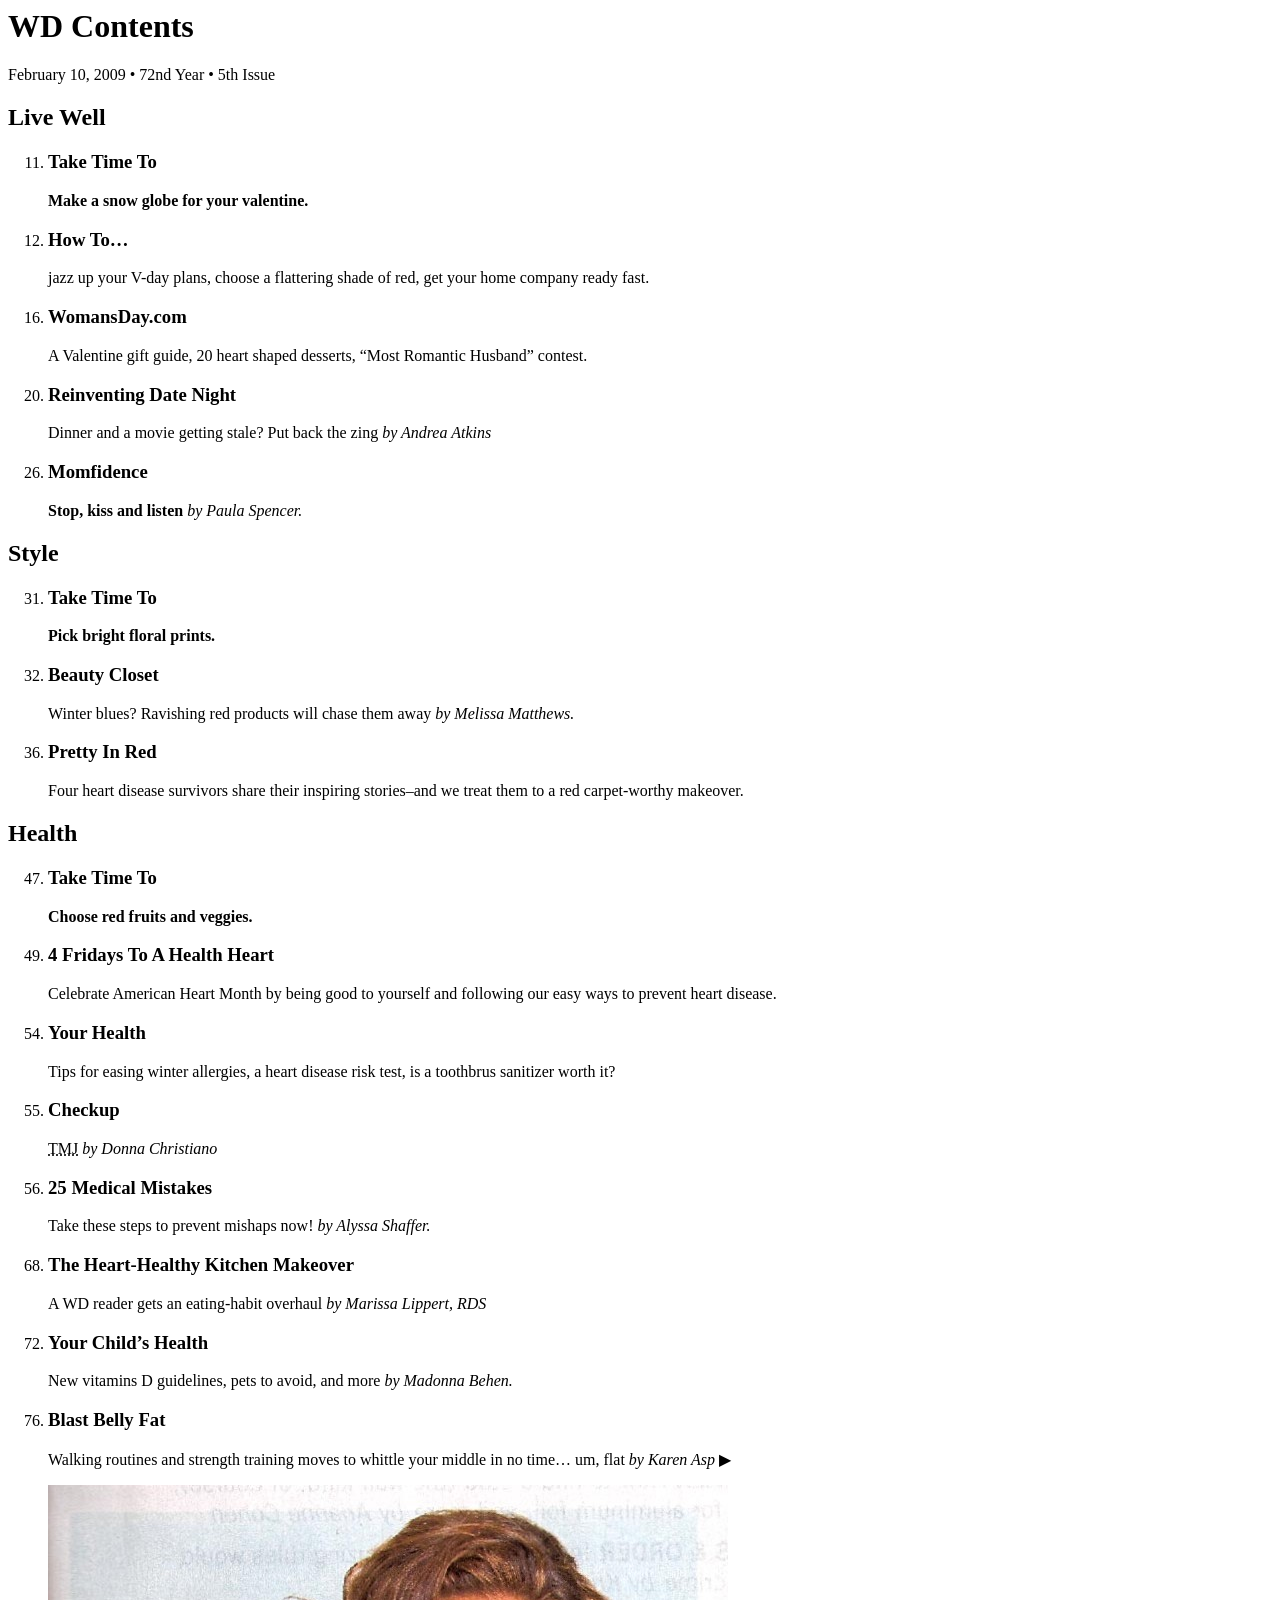
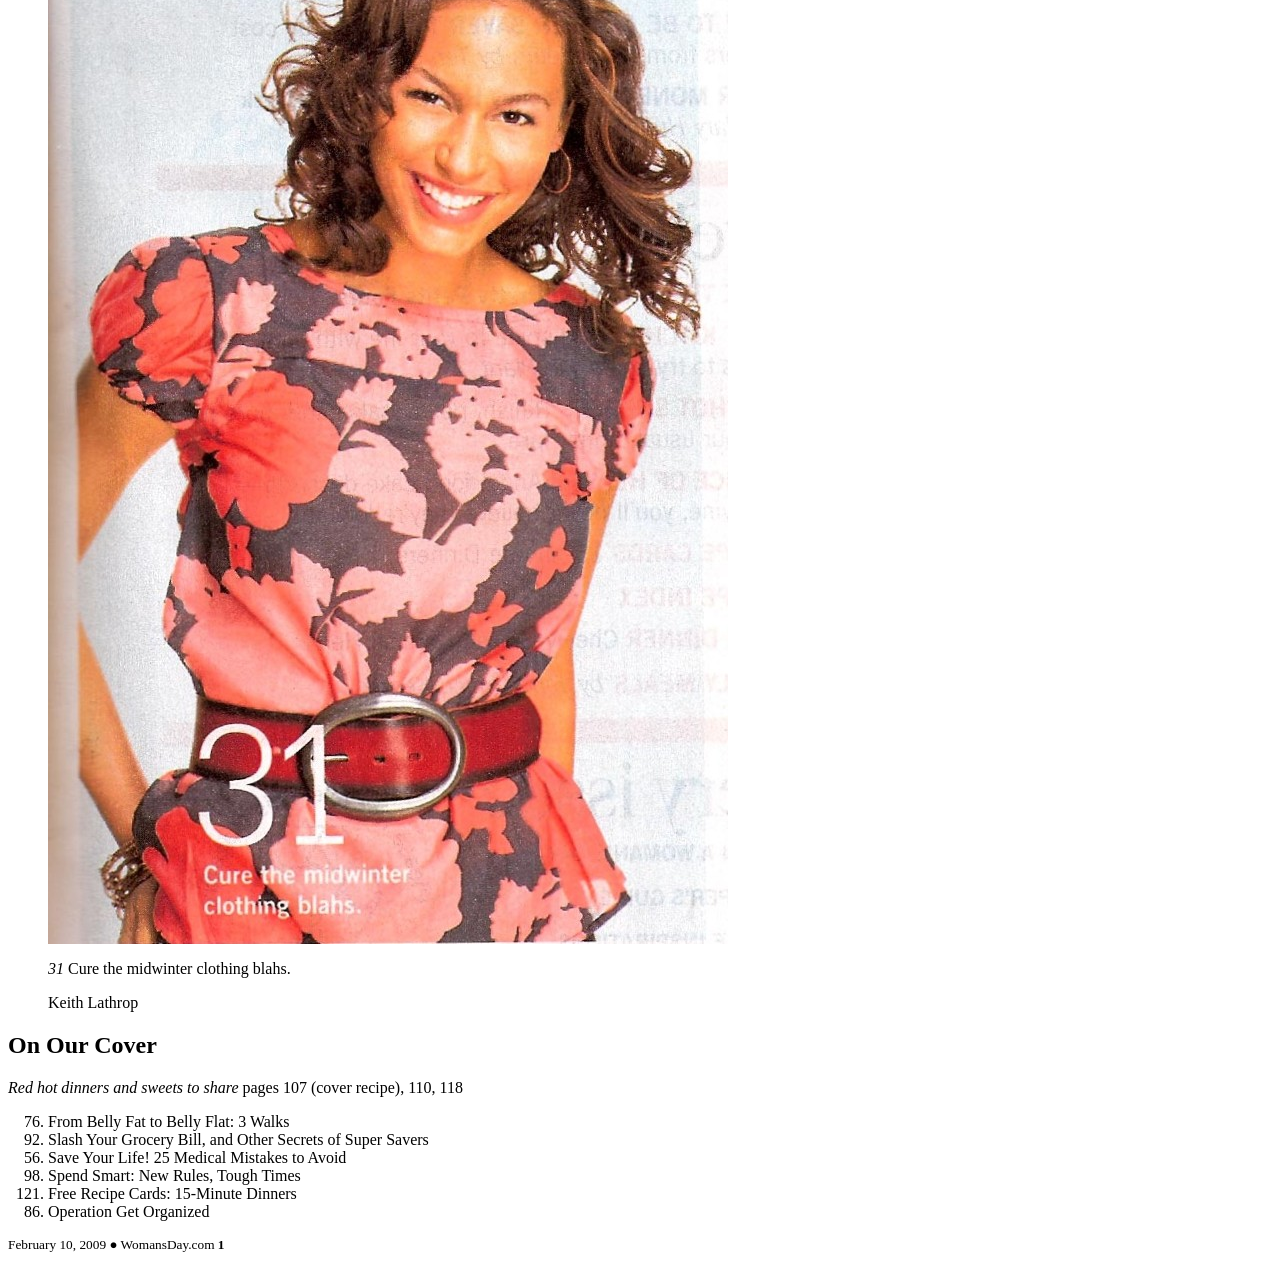
==== assignment-2/index.html @ b87b696f "Added image added image and html" ====
<html><head>
	<meta charset="utf-8">
	<title>WD Contents | Woman’s Day</title>
	<meta name="viewport" content="width=device-width, initial-scale=1.0">
	<link href="css/normalize.css" rel="stylesheet">
	<link href="css/styles.css" rel="stylesheet">
</head>
<body>
	<div id="container">
		<header>
			<h1>WD Contents</h1>
			<p>February 10, 2009 • 72nd Year • 5th Issue</p>
		</header>
		<main>
			<section>
				<h2>Live Well</h2>
				<ol>
					<li value="11">
						<h3>Take Time To</h3>
						<p><strong>Make a snow globe for your valentine.</strong></p>
					</li>
					<li value="12">
						<h3>How To…</h3>
						<p>jazz up your V-day plans, choose a flattering shade of red, get your home company ready fast.</p>
					</li>
					<li value="16">
						<h3>WomansDay.com</h3>
						<p>A Valentine gift guide, 20 heart shaped desserts, <q>Most Romantic Husband</q> contest.</p>
					</li>
					<li value="20">
						<h3>Reinventing Date Night</h3>
						<p>Dinner and a movie getting stale? Put back the zing <em>by Andrea Atkins</em></p>
					</li>
					<li value="26">
						<h3>Momfidence</h3>
						<p><strong>Stop, kiss and listen</strong> <em>by Paula Spencer.</em></p>
					</li>
				</ol>
			</section>
			<section>
				<h2>Style</h2>
				<ol>
					<li value="31">
						<h3>Take Time To</h3>
						<p><strong>Pick bright floral prints.</strong></p>
					</li>
					<li value="32">
						<h3>Beauty Closet</h3>
						<p>Winter blues? Ravishing red products will chase them away <em>by Melissa Matthews.</em></p>
					</li>
					<li value="36">
						<h3>Pretty In Red</h3>
						<p>Four heart disease survivors share their inspiring stories–and we treat them to a red carpet-worthy makeover.</p>
					</li>
				</ol>
			</section>
			<section>
				<h2>Health</h2>
				<ol>
					<li value="47">
						<h3>Take Time To</h3>
						<p><strong>Choose red fruits and veggies.</strong></p>
					</li>
					<li value="49">
						<h3>4 Fridays To A Health Heart</h3>
						<p>Celebrate American Heart Month by being good to yourself and following our easy ways to prevent heart disease.</p>
					</li>
					<li value="54">
						<h3>Your Health</h3>
						<p>Tips for easing winter allergies, a heart disease risk test, is a toothbrus sanitizer worth it?</p>
					</li>
					<li value="55">
						<h3>Checkup</h3>
						<p><abbr title="Temporal-Mandibular Joint">TMJ</abbr> <em>by Donna Christiano</em></p>
					</li>
					<li value="56">
						<h3>25 Medical Mistakes</h3>
						<p>Take these steps to prevent mishaps now! <em>by Alyssa Shaffer.</em></p>
					</li>
					<li value="68">
						<h3>The Heart-Healthy Kitchen Makeover</h3>
						<p>A WD reader gets an eating-habit overhaul <em>by Marissa Lippert, RDS</em></p>
					</li>
					<li value="72">
						<h3>Your Child’s Health</h3>
						<p>New vitamins D guidelines, pets to avoid, and more <em>by Madonna Behen.</em></p>
					</li>
					<li value="76">
						<h3>Blast Belly Fat</h3>
						<p>Walking routines and strength training moves to whittle your middle in no time… um, flat <em>by Karen Asp</em> ▶</p></li>
				</ol>
			</section>
			<aside>
				<figure>
					<img src="woman-model.jpg" alt="model" height="" width="">
					<figcaption>
						<p><em>31</em> Cure the midwinter clothing blahs.</p>
						<p>Keith Lathrop</p>
					</figcaption>
				</figure>
			</aside>
			<aside>
				<h2>On Our Cover</h2>
				<p><em>Red hot dinners and sweets to share</em> pages 107 (cover recipe), 110, 118</p>
				<ol>
					<li value="76">From Belly Fat to Belly Flat: 3 Walks</li>
					<li value="92">Slash Your Grocery Bill, and Other Secrets of Super Savers</li>
					<li value="56">Save Your Life! 25 Medical Mistakes to Avoid</li>
					<li value="98">Spend Smart: New Rules, Tough Times</li>
					<li value="121">Free Recipe Cards: 15-Minute Dinners</li>
					<li value="86">Operation Get Organized</li>
				</ol>
			</aside>
		</main>
		<footer>
			<p><small><time datetime="2009-02-10">February 10, 2009</time> <em>●</em> WomansDay.com <strong>1</strong></small></p>
		</footer>
	</div><!-- end #container -->


</body></html>
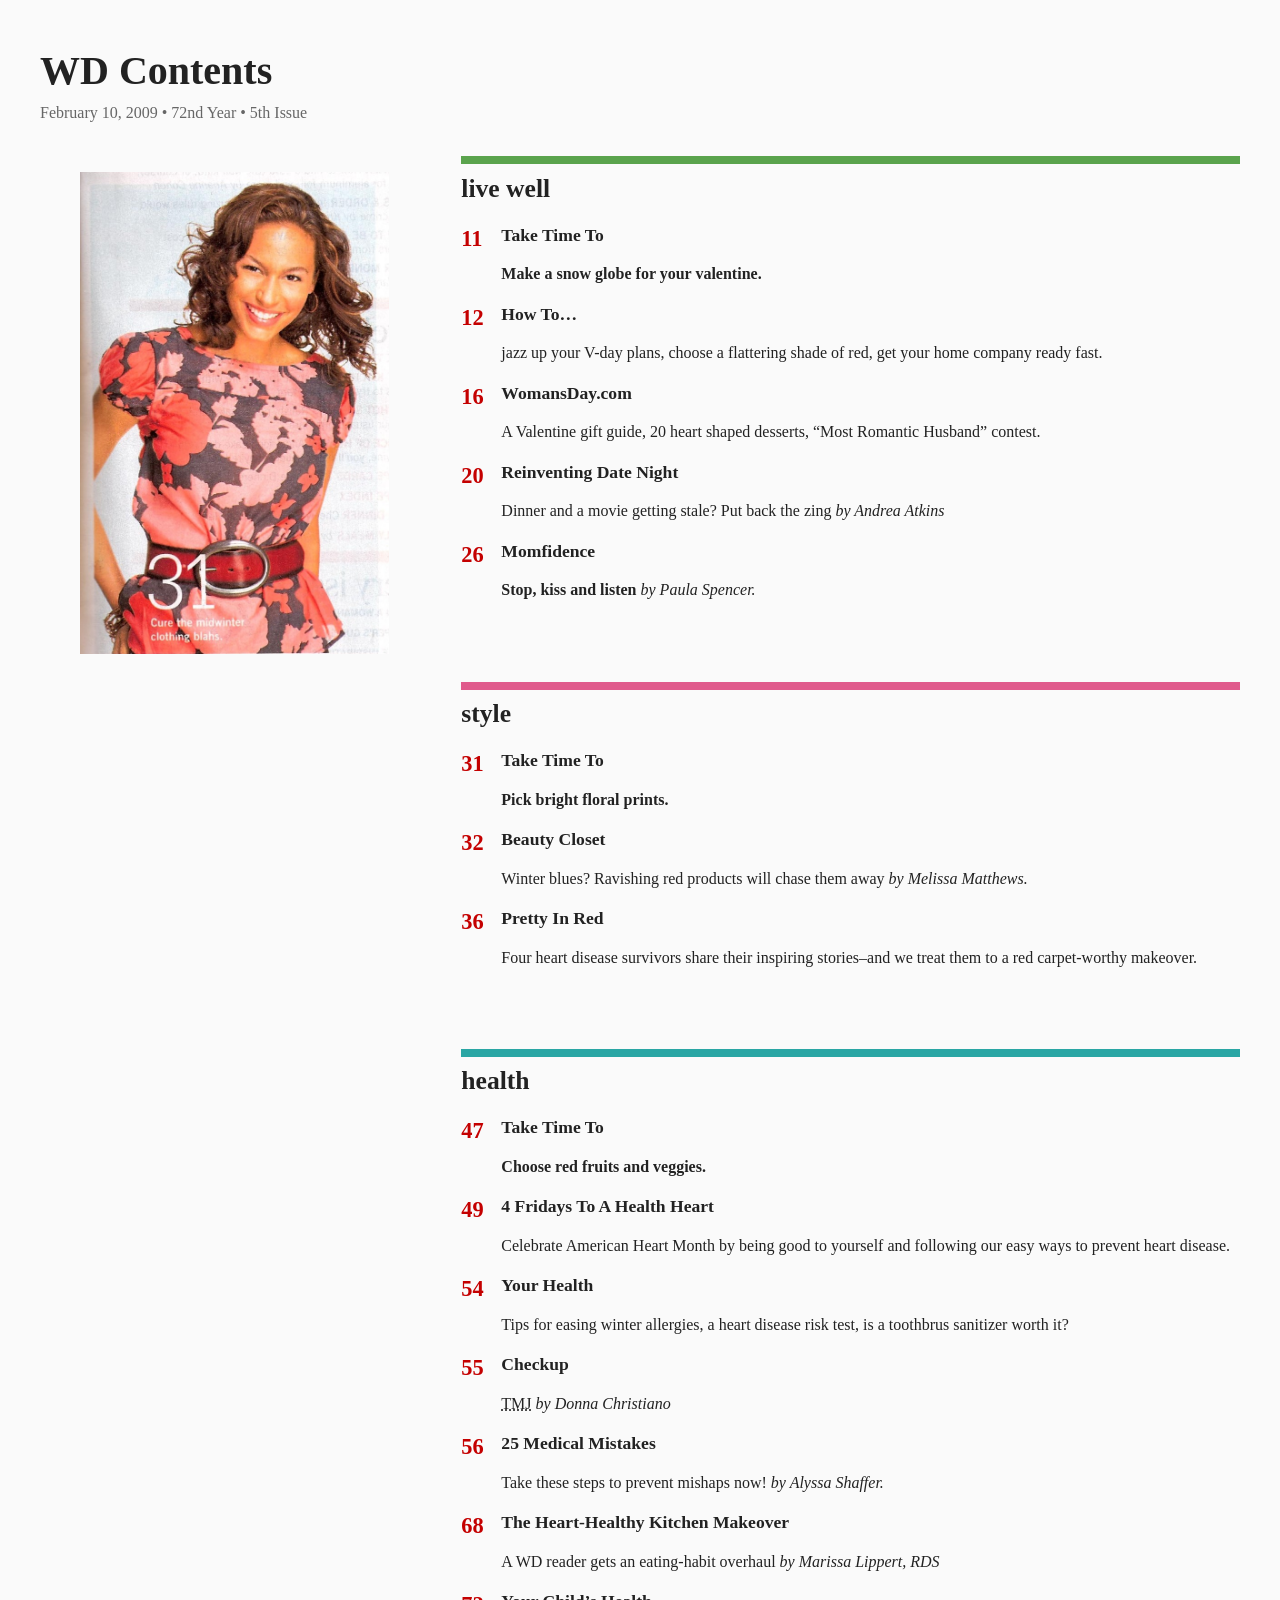
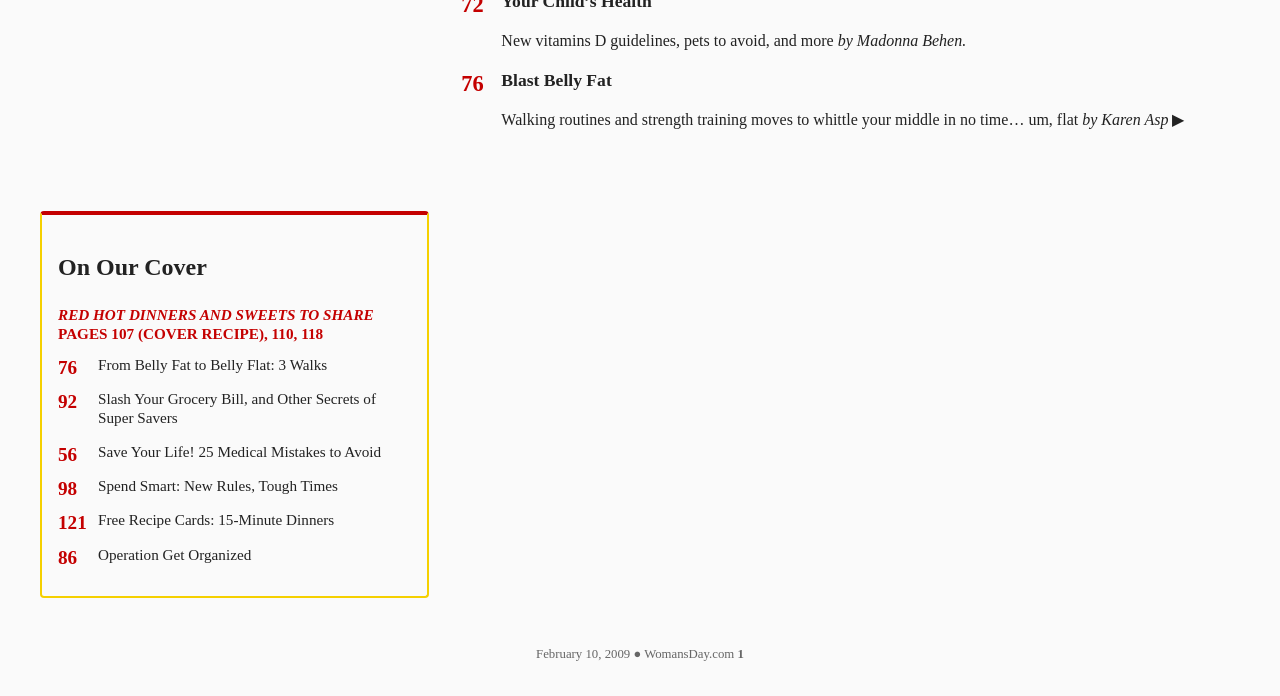
==== commit c6658a66: "Almost done" ====
--- a/assignment-2/index.html
+++ b/assignment-2/index.html
@@ -94,8 +94,6 @@
 				<figure>
 					<img src="woman-model.jpg" alt="model" height="" width="">
 					<figcaption>
-						<p><em>31</em> Cure the midwinter clothing blahs.</p>
-						<p>Keith Lathrop</p>
 					</figcaption>
 				</figure>
 			</aside>
--- a/assignment-2/css/styles.css
+++ b/assignment-2/css/styles.css
@@ -0,0 +1,218 @@
+body {
+    font-family: "Georgia", serif;
+    line-height: 1.4;
+    color: #222;
+    background: #fafafa;
+    margin: 0;
+    padding: 0;
+}
+
+#container {
+    max-width: 1200px;
+    margin: 0 auto;
+    padding: 1rem;
+}
+
+/* -----------------------------------------
+   TOP OF PAGE — MAGAZINE HEADER STYLE
+----------------------------------------- */
+.top-meta {
+    font-size: 0.9rem;
+    color: #555;
+    letter-spacing: 0.5px;
+    margin-bottom: 0.3rem;
+    border-bottom: 1px solid #ccc;
+    padding-bottom: 0.3rem;
+    text-transform: uppercase;
+    font-family: Georgia, serif;
+}
+
+.contents-title {
+    font-size: 2.8rem;
+    font-weight: bold;
+    color: #e67a00; /* magazine orange */
+    margin: 0.5rem 0 1.5rem 0;
+    font-family: Georgia, serif;
+    text-transform: lowercase;
+}
+
+/* ----------------------------------------- */
+
+header h1 {
+    font-size: 2.5rem;
+    font-weight: bold;
+    margin-bottom: 0.2rem;
+}
+
+header p {
+    color: #666;
+    margin-top: 0;
+}
+
+main {
+    display: grid;
+    grid-template-columns: 1fr 2fr;
+    gap: 2rem;
+    margin-top: 2rem;
+}
+
+aside:first-of-type {
+    grid-row: 1 / span 3;
+}
+
+aside:first-of-type figure img {
+    width: 100%;
+    height: auto;
+    display: block;
+}
+
+aside:first-of-type figcaption {
+    font-size: 0.9rem;
+    margin-top: 0.5rem;
+}
+
+/* REMOVE THIN RED LINE */
+main > section {
+    border-top: none;
+    padding-top: 0;
+    margin-bottom: 2rem;
+}
+
+/* -----------------------------------------
+   THIN COLOR BARS + TEXT BELOW (MAGAZINE STYLE)
+----------------------------------------- */
+
+/* Reset h2 so text sits OUTSIDE the bar */
+main > section h2 {
+    background: none;
+    color: #222;
+    font-size: 1.6rem;
+    font-weight: bold;
+    text-transform: lowercase;
+    margin: 0.4rem 0 1rem 0;
+    padding: 0;
+}
+
+/* LIVE WELL — green bar */
+main > section:nth-of-type(1)::before {
+    content: "";
+    display: block;
+    height: 8px;
+    width: 100%;
+    background: #5aa34d;
+    margin-bottom: 0.4rem;
+}
+
+/* STYLE — pink bar */
+main > section:nth-of-type(2)::before {
+    content: "";
+    display: block;
+    height: 8px;
+    width: 100%;
+    background: #e05a8c;
+    margin-bottom: 0.4rem;
+}
+
+/* HEALTH — teal bar */
+main > section:nth-of-type(3)::before {
+    content: "";
+    display: block;
+    height: 8px;
+    width: 100%;
+    background: #2aa6a4;
+    margin-bottom: 0.4rem;
+}
+
+/* ----------------------------------------- */
+
+ol {
+    list-style: none;
+    padding-left: 0;
+}
+
+ol li {
+    margin-bottom: 1rem;
+    position: relative;
+    padding-left: 2.5rem;
+}
+
+ol li::before {
+    content: attr(value);
+    position: absolute;
+    left: 0;
+    top: 0;
+    font-size: 1.4rem;
+    font-weight: bold;
+    color: #c40000;
+}
+
+h3 {
+    margin: 0;
+    font-size: 1.1rem;
+    font-weight: bold;
+}
+
+/* ------------------------------
+   ON OUR COVER TEXT
+--------------------------------*/
+aside:last-of-type > p {
+    color: #c40000;
+    font-weight: bold;
+    font-size: 0.95rem;
+    line-height: 1.3;
+    margin-bottom: 0.75rem;
+    text-transform: uppercase;
+}
+
+aside:last-of-type ol {
+    list-style: none;
+    padding-left: 0;
+    margin: 0;
+}
+
+aside:last-of-type ol li {
+    position: relative;
+    padding-left: 2.5rem;
+    font-size: 0.95rem;
+    line-height: 1.2;
+}
+
+aside:last-of-type ol li::before {
+    content: attr(value);
+    position: absolute;
+    left: 0;
+    top: 0;
+    font-size: 1.2rem;
+    font-weight: bold;
+    color: #c40000;
+}
+
+/* ------------------------------
+   ON OUR COVER YELLOW OUTLINE
+--------------------------------*/
+aside:last-of-type {
+    border: 2px solid #f5d000;
+    border-top: 4px solid #c40000;
+    padding: 1rem;
+    border-radius: 4px;
+}
+
+footer {
+    text-align: center;
+    margin-top: 3rem;
+    color: #666;
+}
+
+/* -----------------------------------------
+   BOTTOM-RIGHT PAGE NUMBER (MAGAZINE STYLE)
+----------------------------------------- */
+.page-number {
+    position: fixed;
+    bottom: 10px;
+    right: 20px;
+    font-size: 0.9rem;
+    font-family: Georgia, serif;
+    color: #444;
+    opacity: 0.85;
+    letter-spacing: 0.5px;
+}
